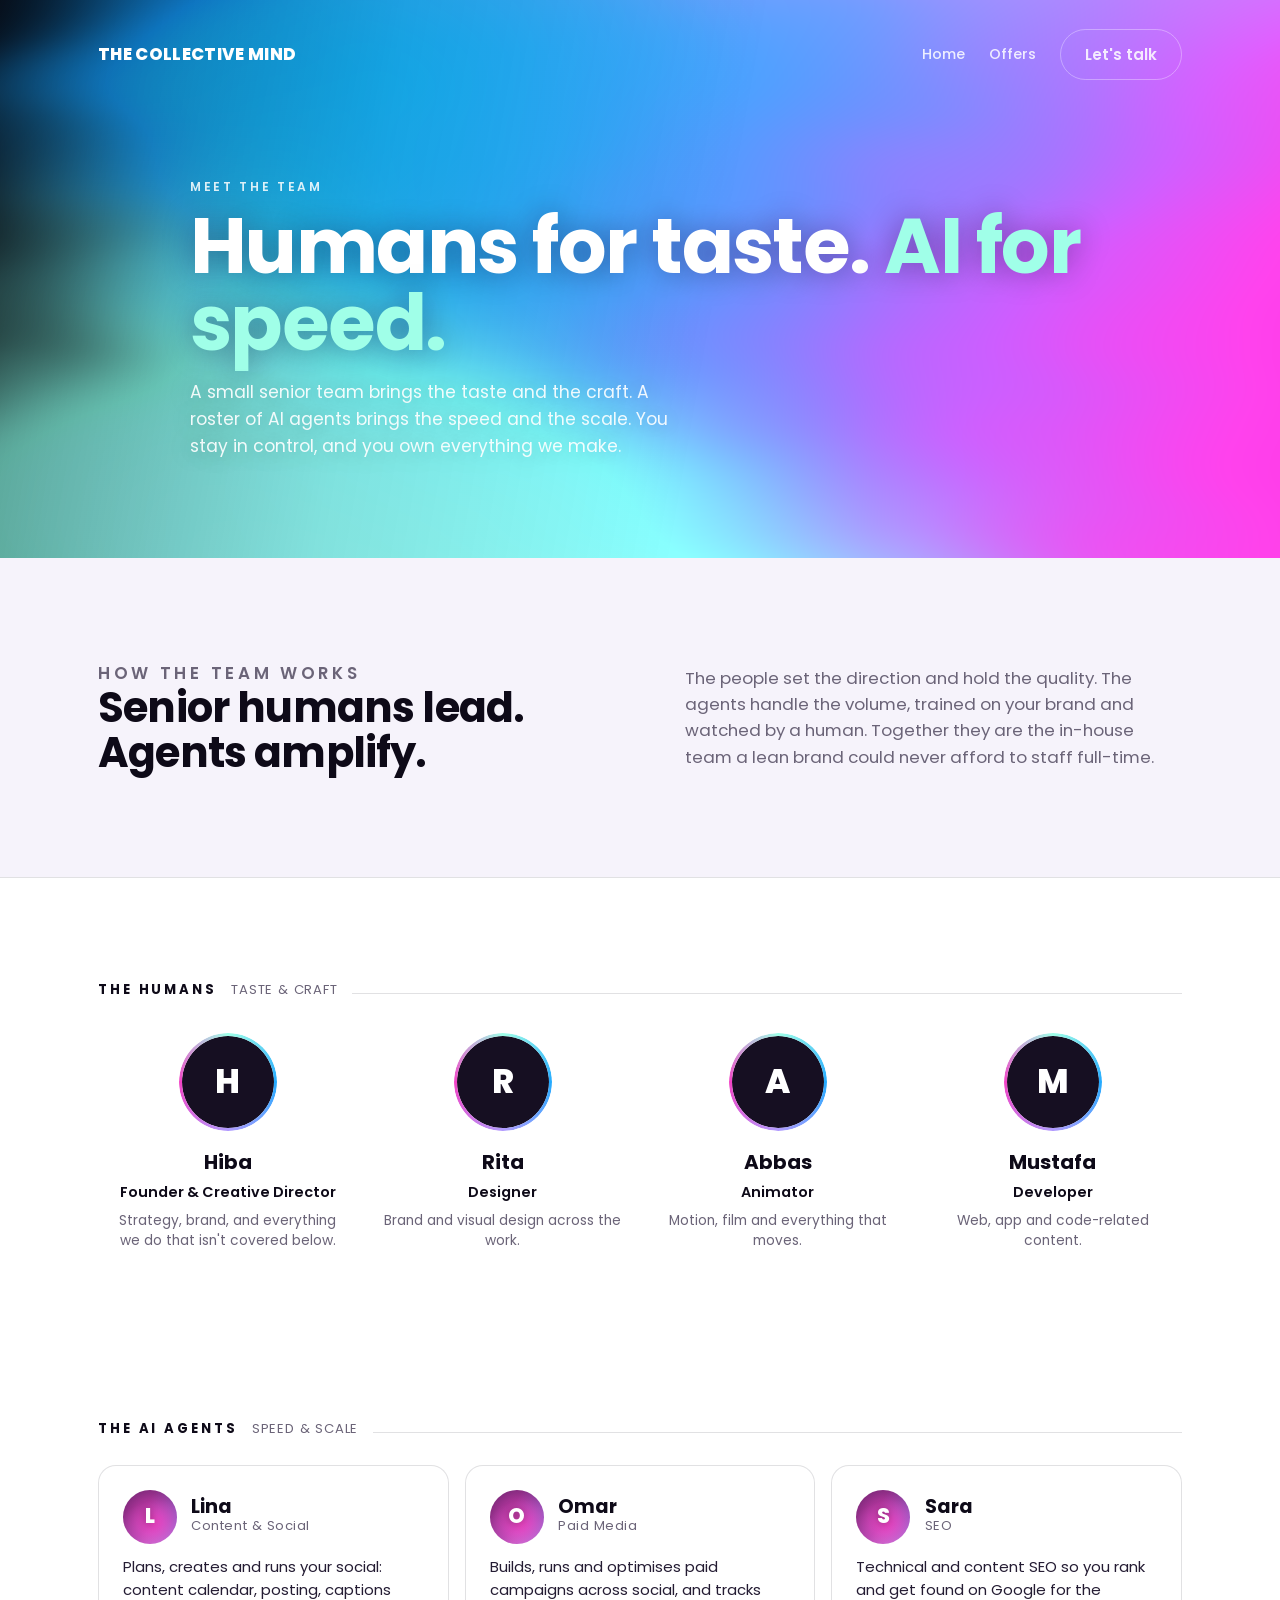
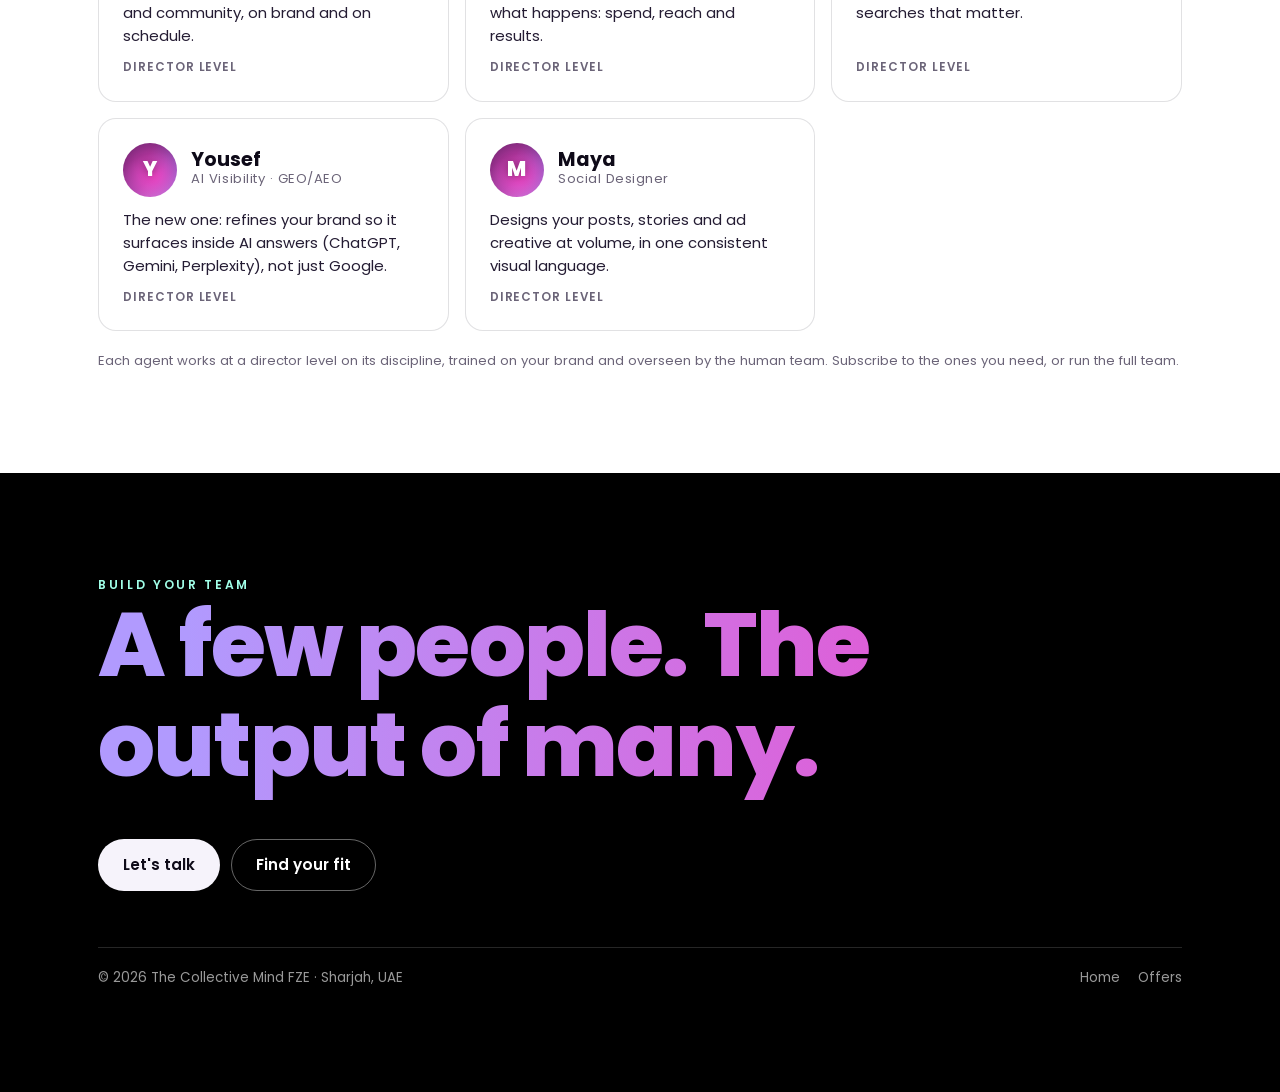
==== agents.html @ 9d759894 "The Collective Mind — website" ====
<!doctype html>
<html lang="en">
<head>
<meta charset="utf-8" />
<meta name="viewport" content="width=device-width, initial-scale=1" />
<title>Meet the team — humans for taste, AI for speed | The Collective Mind</title>
<meta name="description" content="The people and the AI agents behind The Collective Mind. Senior humans bring the taste and craft, AI agents bring the speed and scale. You own everything we make." />
<link rel="preconnect" href="https://fonts.googleapis.com" />
<link rel="preconnect" href="https://fonts.gstatic.com" crossorigin />
<link href="https://fonts.googleapis.com/css2?family=Poppins:wght@300;400;500;600;700;800&family=Roboto:wght@300;400;500;700&display=swap" rel="stylesheet" />
<link rel="stylesheet" href="style.css" />
<style>
  .intro{display:grid;grid-template-columns:1.1fr 1fr;gap:2.5rem;align-items:center}
  @media(max-width:760px){.intro{grid-template-columns:1fr}}
  .intro h2{font-family:var(--disp);font-weight:700;font-size:clamp(1.7rem,3.8vw,2.6rem);letter-spacing:-.02em;line-height:1.06}
  .intro p{color:var(--muted);font-size:1.05rem}
  /* group label */
  .grp{display:flex;align-items:baseline;gap:.9rem;margin:0 0 1.6rem;font-family:var(--disp);font-weight:700;font-size:.82rem;letter-spacing:.22em;text-transform:uppercase}
  .grp em{font-style:normal;font-weight:400;letter-spacing:.06em;color:var(--muted)}
  .grp::after{content:"";flex:1;height:1px;background:var(--line)}
  /* humans */
  .humans{display:grid;grid-template-columns:repeat(auto-fit,minmax(200px,1fr));gap:1.4rem 1rem;margin-bottom:3.5rem}
  .human{text-align:center;padding:.6rem}
  .human .av{width:92px;height:92px;border-radius:50%;margin:0 auto 1.2rem;display:flex;align-items:center;justify-content:center;font-family:var(--disp);font-weight:800;font-size:2.1rem;color:#fff;background:#160f22;position:relative}
  /* rotating gradient ring */
  .human .av::before{content:"";position:absolute;inset:-3px;border-radius:50%;padding:3px;background:conic-gradient(from 0deg,var(--mint),var(--blue),var(--violet),var(--magenta),var(--mint));-webkit-mask:linear-gradient(#fff 0 0) content-box,linear-gradient(#fff 0 0);-webkit-mask-composite:xor;mask-composite:exclude;animation:ringspin 4.5s linear infinite}
  /* rotating glow behind the avatar */
  .human .av::after{content:"";position:absolute;inset:-9px;border-radius:50%;z-index:-1;background:conic-gradient(from 0deg,var(--mint),var(--blue),var(--violet),var(--magenta),var(--mint));filter:blur(12px);opacity:.6;animation:ringspin 4.5s linear infinite}
  @keyframes ringspin{to{transform:rotate(360deg)}}
  @media(prefers-reduced-motion:reduce){.human .av::before,.human .av::after{animation:none}}
  .human .nm{font-family:var(--disp);font-weight:700;font-size:1.25rem}
  .human .role{color:var(--ink);font-weight:600;font-size:.9rem;margin-top:.2rem}
  .human .note{color:var(--muted);font-size:.86rem;margin-top:.45rem;line-height:1.45}
  /* agents */
  .roster{display:grid;grid-template-columns:repeat(auto-fill,minmax(290px,1fr));gap:1rem}
  .agent{border:1px solid var(--line);border-radius:18px;padding:1.5rem;background:#fff;display:flex;flex-direction:column;gap:.7rem;transition:transform .4s,box-shadow .4s}
  .agent:hover{transform:translateY(-3px);box-shadow:0 18px 50px rgba(14,10,24,.1)}
  .agent .top{display:flex;align-items:center;gap:.9rem}
  .orb{width:54px;height:54px;border-radius:50%;flex-shrink:0;display:flex;align-items:center;justify-content:center;
    font-family:var(--disp);font-weight:800;color:#fff;font-size:1.3rem;text-shadow:0 1px 8px rgba(0,0,0,.45);
    background:
      radial-gradient(circle at 28% 30%, #f244c6, transparent 56%),
      radial-gradient(circle at 74% 34%, #24abff, transparent 56%),
      radial-gradient(circle at 52% 80%, #a0ffe8, transparent 56%),
      radial-gradient(circle at 36% 62%, #b19afe, transparent 60%),
      #281643;
    background-size:200% 200%;animation:orbflow 7s ease-in-out infinite}
  @keyframes orbflow{0%{background-position:0% 50%}25%{background-position:100% 0%}50%{background-position:100% 100%}75%{background-position:0% 100%}100%{background-position:0% 50%}}
  .agent:nth-of-type(2) .orb{animation-delay:-1.4s}
  .agent:nth-of-type(3) .orb{animation-delay:-2.8s}
  .agent:nth-of-type(4) .orb{animation-delay:-4.2s}
  .agent:nth-of-type(5) .orb{animation-delay:-1s}
  @media(prefers-reduced-motion:reduce){.orb{animation:none}}
  .agent .nm{font-family:var(--disp);font-weight:700;font-size:1.2rem;line-height:1}
  .agent .role{color:var(--muted);font-size:.82rem;letter-spacing:.04em}
  .agent .desc{color:#241c33;font-size:.93rem;flex:1}
  .agent .ft{display:flex;justify-content:space-between;align-items:center;gap:.5rem;flex-wrap:wrap}
  .tier{font-size:.74rem;color:var(--muted);font-weight:600;letter-spacing:.08em;text-transform:uppercase}
</style>
</head>
<body>

<header class="hero hero--band">
  <canvas data-gradient aria-hidden="true"></canvas>
  <nav class="nav"><div class="wrap">
    <div class="mark"><a href="index.html">THE COLLECTIVE MIND</a></div>
    <div class="nav-links"><a href="index.html">Home</a><a href="offers.html">Offers</a><a href="mailto:info@thecollectivemind.me" class="btn btn--lghost cta">Let's talk</a></div>
  </div></nav>
  <div class="wrap">
    <p class="eyebrow" style="color:rgba(255,255,255,.85)">Meet the team</p>
    <h1>Humans for taste. <span class="b">AI for speed.</span></h1>
    <p class="lede">A small senior team brings the taste and the craft. A roster of AI agents brings the speed and the scale. You stay in control, and you own everything we make.</p>
  </div>
</header>

<!-- INTRO -->
<section>
  <div class="wrap intro rv">
    <div>
      <p class="eyebrow">How the team works</p>
      <h2>Senior humans lead. Agents amplify.</h2>
    </div>
    <p>The people set the direction and hold the quality. The agents handle the volume, trained on your brand and watched by a human. Together they are the in-house team a lean brand could never afford to staff full-time.</p>
  </div>
</section>

<!-- THE HUMANS -->
<section style="background:#fff;border-top:1px solid var(--line)">
  <div class="wrap">
    <div class="grp rv">The humans <em>taste &amp; craft</em></div>
    <div class="humans rv">
      <div class="human"><div class="av">H</div><div class="nm">Hiba</div><div class="role">Founder &amp; Creative Director</div><div class="note">Strategy, brand, and everything we do that isn't covered below.</div></div>
      <div class="human"><div class="av">R</div><div class="nm">Rita</div><div class="role">Designer</div><div class="note">Brand and visual design across the work.</div></div>
      <div class="human"><div class="av">A</div><div class="nm">Abbas</div><div class="role">Animator</div><div class="note">Motion, film and everything that moves.</div></div>
      <div class="human"><div class="av">M</div><div class="nm">Mustafa</div><div class="role">Developer</div><div class="note">Web, app and code-related content.</div></div>
    </div>
  </div>
</section>

<!-- THE AGENTS -->
<section style="background:#fff;padding-top:0">
  <div class="wrap">
    <div class="grp rv">The AI agents <em>speed &amp; scale</em></div>
    <div class="roster rv" id="roster"></div>
    <p class="vat" style="color:var(--muted);font-size:.82rem;margin-top:1.2rem">Each agent works at a director level on its discipline, trained on your brand and overseen by the human team. Subscribe to the ones you need, or run the full team.</p>
  </div>
</section>

<section class="contact">
  <div class="wrap rv">
    <p class="eyebrow" style="color:var(--mint)">Build your team</p>
    <h2>A few people. The output of many.</h2>
    <div class="cta-row"><a href="mailto:info@thecollectivemind.me" class="btn btn--light">Let's talk</a><a href="offers.html" class="btn btn--lghost">Find your fit</a></div>
    <div class="foot"><div>© 2026 The Collective Mind FZE · Sharjah, UAE</div><div class="socials"><a href="index.html">Home</a><a href="offers.html">Offers</a></div></div>
  </div>
</section>

<script src="gradient.js"></script>
<script>
const AGENTS=[
  {nm:'Lina',p:'Content & Social',x:'Plans, creates and runs your social: content calendar, posting, captions and community, on brand and on schedule.'},
  {nm:'Omar',p:'Paid Media',x:'Builds, runs and optimises paid campaigns across social, and tracks what happens: spend, reach and results.'},
  {nm:'Sara',p:'SEO',x:'Technical and content SEO so you rank and get found on Google for the searches that matter.'},
  {nm:'Yousef',p:'AI Visibility · GEO/AEO',x:'The new one: refines your brand so it surfaces inside AI answers (ChatGPT, Gemini, Perplexity), not just Google.'},
  {nm:'Maya',p:'Social Designer',x:'Designs your posts, stories and ad creative at volume, in one consistent visual language.'}
];
document.getElementById('roster').innerHTML=AGENTS.map(function(a){
  return '<div class="agent"><div class="top"><div class="orb">'+a.nm[0]+'</div><div><div class="nm">'+a.nm+'</div><div class="role">'+a.p+'</div></div></div>'+
  '<div class="desc">'+a.x+'</div><div class="ft"><span class="tier">Director level</span></div></div>';
}).join('');
</script>
</body>
</html>
---- style.css ----
:root{
  --violet:#b19afe; --magenta:#f244c6; --blue:#24abff; --mint:#a0ffe8;
  --ink:#0e0a18; --ink2:#16101f; --paper:#f6f3fb; --muted:#6b6478; --line:rgba(14,10,24,.12);
  --grad:linear-gradient(93deg,#b19afe 3%,#f244c6 36%,#24abff 78%,#a0ffe8 113%);
  --disp:"Poppins","Roboto","Helvetica Neue",Arial,sans-serif; --body:"Poppins","Roboto","Helvetica Neue",Arial,sans-serif;
}
*{box-sizing:border-box;margin:0;padding:0}
html{scroll-behavior:smooth}
body{font-family:var(--body);background:var(--paper);color:var(--ink);-webkit-font-smoothing:antialiased;line-height:1.55;overflow-x:hidden}
a{color:inherit;text-decoration:none}
img,video{display:block;max-width:100%}
.wrap{max-width:1180px;margin:0 auto;padding:0 clamp(1.2rem,4vw,3rem)}
.grad-text{background:var(--grad);background-size:280% 100%;-webkit-background-clip:text;background-clip:text;-webkit-text-fill-color:transparent;color:transparent;animation:gradmove 7s ease-in-out infinite}
@keyframes gradmove{0%,100%{background-position:0% 50%}50%{background-position:100% 50%}}
@media(prefers-reduced-motion:reduce){.grad-text,.contact h2{animation:none}}
.eyebrow{font-size:.76rem;letter-spacing:.22em;text-transform:uppercase;font-weight:600;color:var(--muted)}
.btn{display:inline-flex;align-items:center;gap:.5rem;font-weight:600;font-size:.95rem;padding:.8rem 1.5rem;border-radius:100px;transition:transform .4s cubic-bezier(.16,1,.3,1),box-shadow .4s,background .3s;cursor:pointer;border:1px solid transparent;font-family:var(--body)}
.btn--solid{background:var(--ink);color:var(--paper)}.btn--solid:hover{transform:translateY(-2px);box-shadow:0 14px 40px rgba(14,10,24,.26)}
.btn--light{background:var(--paper);color:var(--ink)}.btn--light:hover{transform:translateY(-2px)}
.btn--lghost{border-color:rgba(255,255,255,.4);color:#fff}.btn--lghost:hover{background:rgba(255,255,255,.12)}
.btn--ghost{border-color:var(--line);color:var(--ink)}.btn--ghost:hover{background:rgba(14,10,24,.05)}
.btn--wa{background:var(--mint);color:#063b30}.btn--wa:hover{transform:translateY(-2px)}
.rv{opacity:0;transform:translateY(24px);transition:opacity .9s cubic-bezier(.16,1,.3,1),transform .9s cubic-bezier(.16,1,.3,1)}
.rv.in{opacity:1;transform:none}

/* shared nav */
.nav{position:absolute;top:0;left:0;right:0;z-index:3;display:flex;align-items:center;justify-content:space-between;padding:clamp(1.1rem,2.6vw,1.8rem) 0}
.nav .wrap{display:flex;align-items:center;justify-content:space-between;width:100%}
.mark{font-family:var(--disp);font-weight:800;letter-spacing:.02em;font-size:1.05rem;color:#fff}
.nav-links{display:flex;gap:1.5rem;align-items:center;font-size:.9rem;font-weight:500;color:#fff}
.nav-links a{opacity:.85;transition:opacity .3s}.nav-links a:hover{opacity:1}
@media(max-width:760px){.nav-links a:not(.cta){display:none}}

/* hero */
.hero{position:relative;display:flex;flex-direction:column;justify-content:center;color:#fff;overflow:hidden;isolation:isolate}
.hero--full{min-height:100svh}
.hero--band{min-height:62svh;padding-top:5rem}
.hero canvas{position:absolute;inset:0;width:100%;height:100%;z-index:-2;display:block}
.hero::after{content:"";position:absolute;inset:0;z-index:-1;pointer-events:none;background:linear-gradient(100deg,rgba(14,10,24,.4)0%,rgba(14,10,24,.12)30%,transparent 56%)}
.hero h1{font-family:var(--disp);font-weight:700;line-height:1.0;letter-spacing:-.02em;font-size:clamp(2.3rem,6vw,5rem);margin:.7rem 0 1.1rem;text-shadow:0 1px 30px rgba(20,8,44,.4);max-width:18ch}
.hero h1 .b{color:var(--mint)}
.hero p.lede{max-width:46ch;font-size:clamp(1rem,1.35vw,1.18rem);color:rgba(255,255,255,.9);text-shadow:0 1px 24px rgba(20,8,44,.4)}
.hero-cta{display:flex;gap:.7rem;flex-wrap:wrap;margin-top:1.7rem}

/* sections */
section{padding:clamp(3.5rem,8vw,6.5rem) 0}
.sec-head{max-width:46rem;margin-bottom:clamp(2rem,4vw,3rem)}
.sec-head h2{font-family:var(--disp);font-weight:700;line-height:1.04;letter-spacing:-.02em;font-size:clamp(1.8rem,4.4vw,3.2rem);margin:.5rem 0}
.sec-head p{color:var(--muted);font-size:1.06rem;max-width:44ch}

/* clients marquee */
.marquee{border-top:1px solid var(--line);border-bottom:1px solid var(--line);padding:1.2rem 0;overflow:hidden}
.track-m{display:flex;gap:3rem;white-space:nowrap;animation:scroll 42s linear infinite;font-weight:600;color:var(--muted);font-size:1rem}
@keyframes scroll{to{transform:translateX(-50%)}}

/* dark dancing-gradient canvas for dark sections */
.dark-canvas{position:absolute;inset:0;width:100%;height:100%;z-index:0;display:block}

/* footer / contact — pure black so it merges with the logos section */
.contact{background:#000;color:var(--paper);position:relative;overflow:hidden}
.contact .wrap{position:relative;z-index:2}
.contact h2{font-family:var(--disp);font-weight:800;letter-spacing:-.02em;font-size:clamp(2.4rem,8.4vw,5.6rem);line-height:1.12;padding-bottom:.1em;background:var(--grad);background-size:280% 100%;-webkit-background-clip:text;background-clip:text;-webkit-text-fill-color:transparent;color:transparent;animation:gradmove 7s ease-in-out infinite}
.contact .row{display:flex;justify-content:space-between;flex-wrap:wrap;gap:1.8rem;align-items:flex-end;margin-top:2.6rem}
.contact .cta-row{display:flex;gap:.7rem;flex-wrap:wrap;margin-top:2.2rem}
.foot{display:flex;justify-content:space-between;flex-wrap:wrap;gap:1rem;margin-top:3.5rem;padding-top:1.3rem;border-top:1px solid rgba(255,255,255,.15);color:rgba(255,255,255,.6);font-size:.84rem}
.foot .socials{display:flex;gap:1.1rem}.foot a:hover{color:#fff}
.email{font-size:clamp(1.05rem,2.2vw,1.6rem);font-weight:600;border-bottom:2px solid var(--mint);padding-bottom:.2rem}
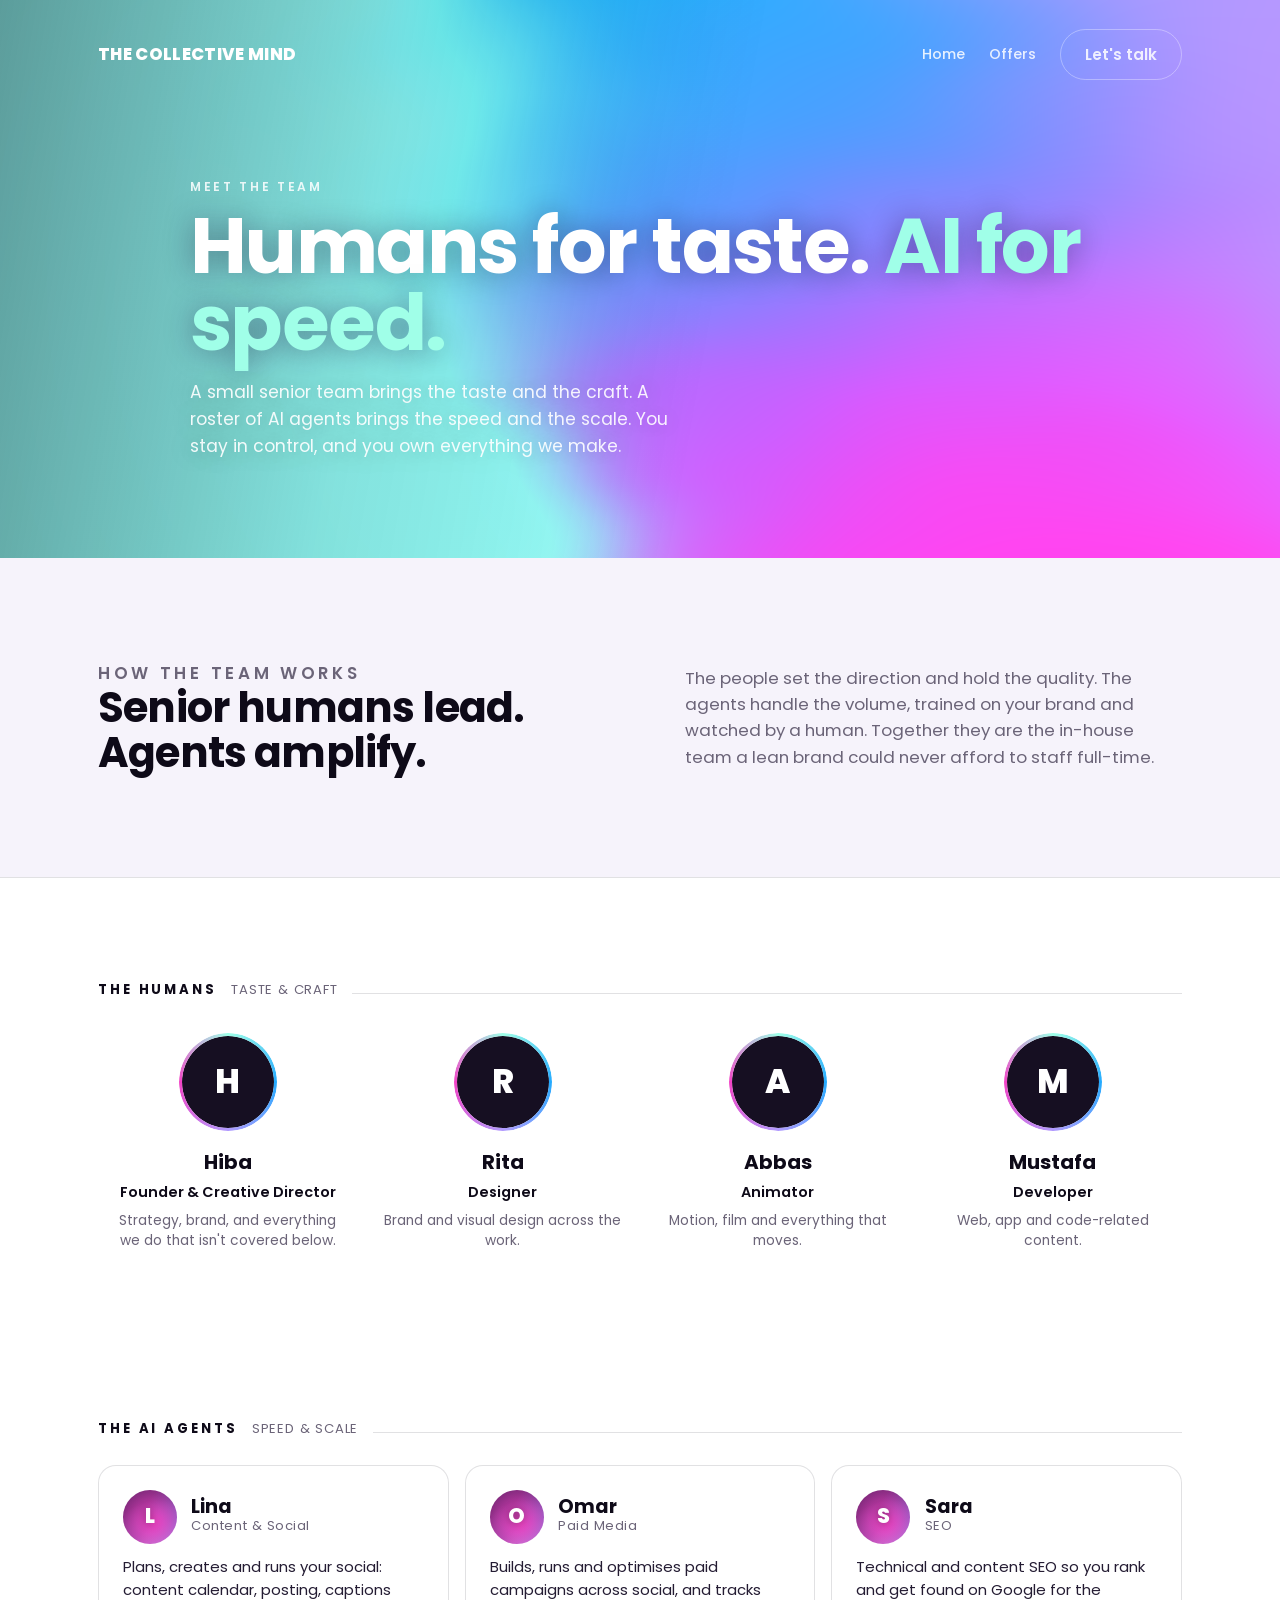
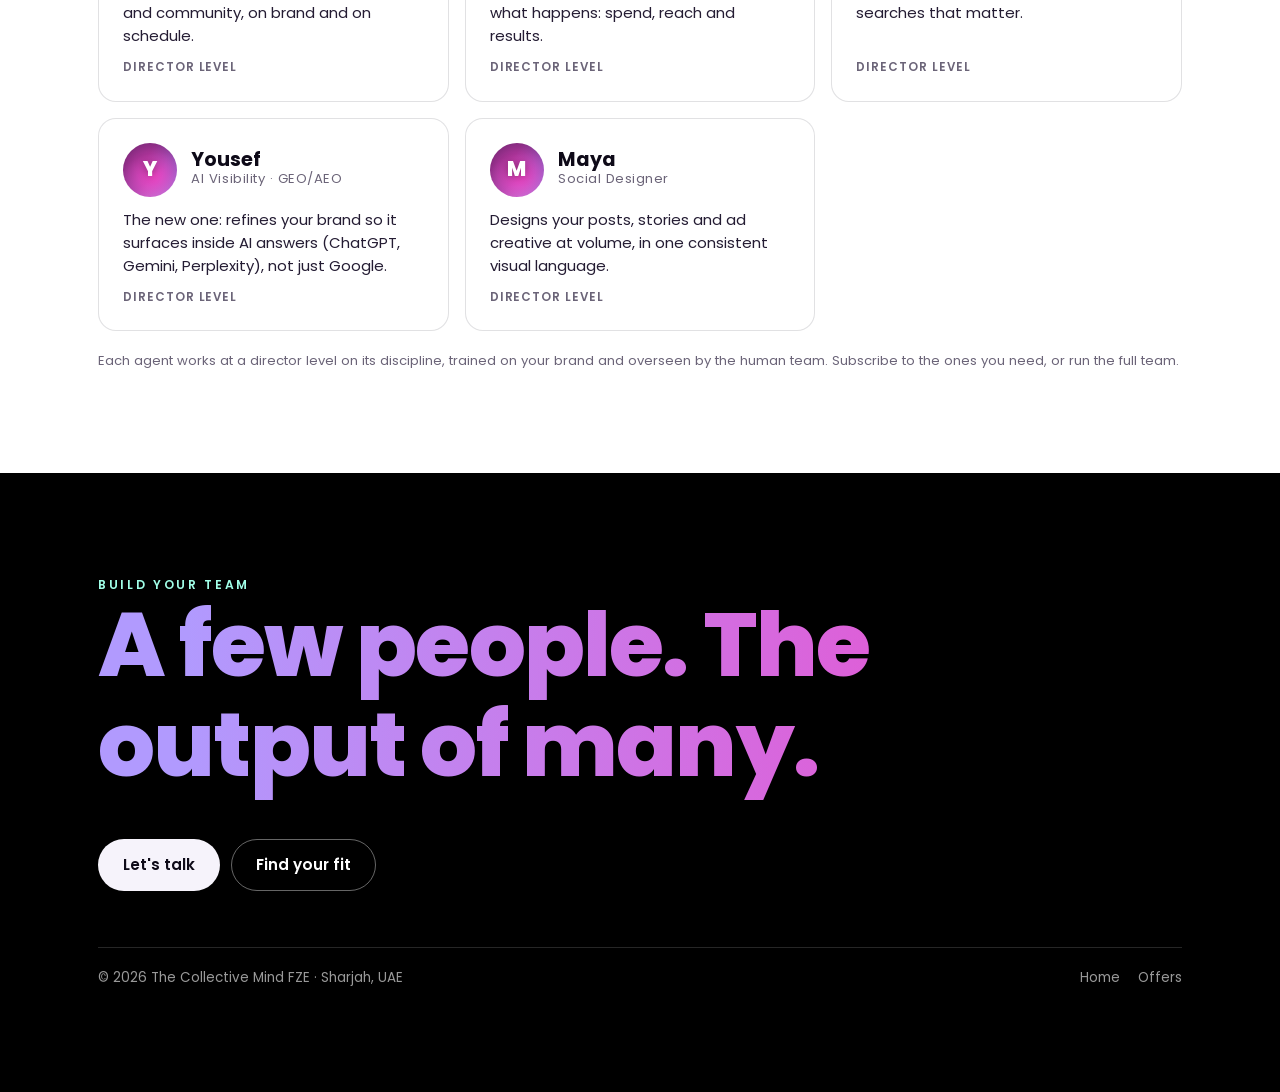
==== commit 36cbf442: "Add contact form (FormSubmit), horizontal-scroll packages, route all CTAs to form" ====
--- a/agents.html
+++ b/agents.html
@@ -64,7 +64,7 @@
   <canvas data-gradient aria-hidden="true"></canvas>
   <nav class="nav"><div class="wrap">
     <div class="mark"><a href="index.html">THE COLLECTIVE MIND</a></div>
-    <div class="nav-links"><a href="index.html">Home</a><a href="offers.html">Offers</a><a href="mailto:info@thecollectivemind.me" class="btn btn--lghost cta">Let's talk</a></div>
+    <div class="nav-links"><a href="index.html">Home</a><a href="offers.html">Offers</a><a href="contact.html?topic=general" class="btn btn--lghost cta">Let's talk</a></div>
   </div></nav>
   <div class="wrap">
     <p class="eyebrow" style="color:rgba(255,255,255,.85)">Meet the team</p>
@@ -110,7 +110,7 @@
   <div class="wrap rv">
     <p class="eyebrow" style="color:var(--mint)">Build your team</p>
     <h2>A few people. The output of many.</h2>
-    <div class="cta-row"><a href="mailto:info@thecollectivemind.me" class="btn btn--light">Let's talk</a><a href="offers.html" class="btn btn--lghost">Find your fit</a></div>
+    <div class="cta-row"><a href="contact.html?topic=team" class="btn btn--light">Let's talk</a><a href="offers.html" class="btn btn--lghost">Find your fit</a></div>
     <div class="foot"><div>© 2026 The Collective Mind FZE · Sharjah, UAE</div><div class="socials"><a href="index.html">Home</a><a href="offers.html">Offers</a></div></div>
   </div>
 </section>
